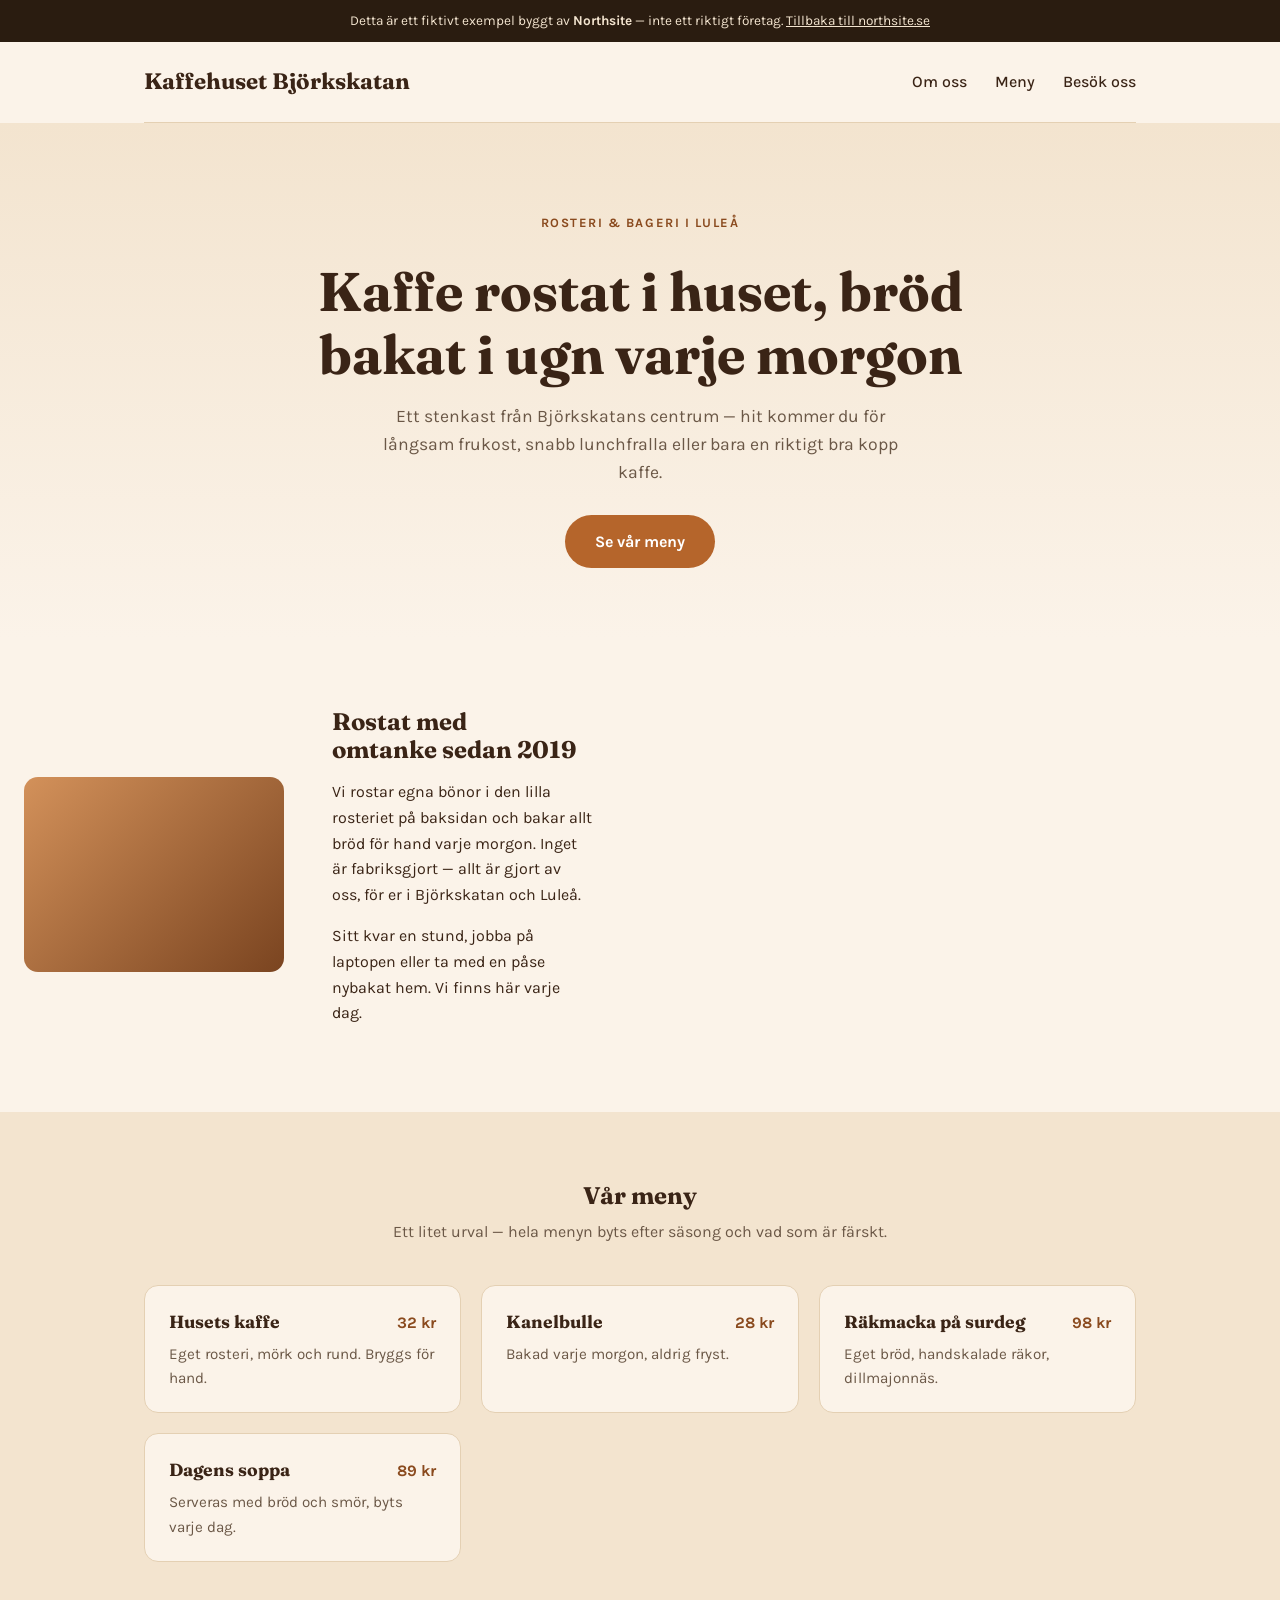
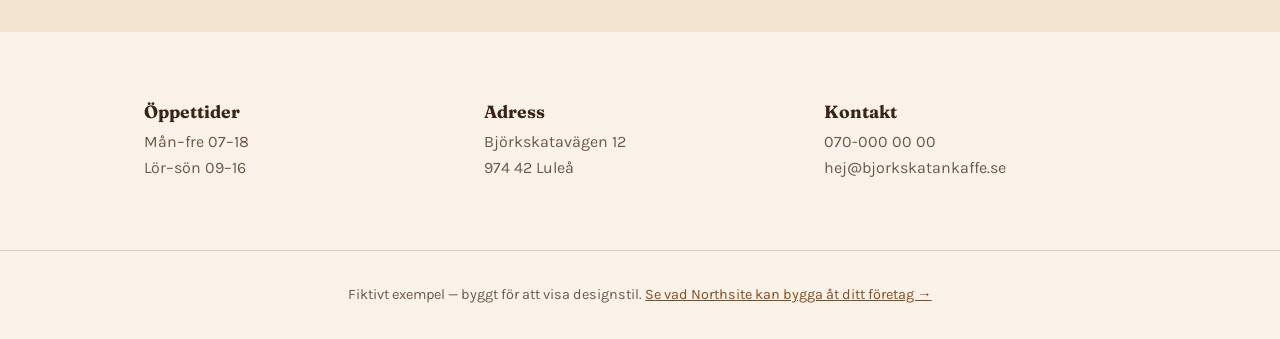
==== examples/cafe.html @ 1bb9425c "Add fictional example sites to showcase design range Adds an "Exempel" section to the main page link" ====
<!DOCTYPE html>
<html lang="sv">
<head>
  <meta charset="UTF-8">
  <meta name="viewport" content="width=device-width, initial-scale=1.0">
  <title>Kaffehuset Björkskatan — exempel byggt av Northsite</title>
  <meta name="robots" content="noindex, nofollow">
  <link rel="preconnect" href="https://fonts.googleapis.com">
  <link rel="preconnect" href="https://fonts.gstatic.com" crossorigin>
  <link href="https://fonts.googleapis.com/css2?family=Fraunces:opsz,wght@9..144,500;9..144,700&family=Karla:wght@400;500;700&display=swap" rel="stylesheet">
  <style>
    :root {
      --bg: #fbf3e9;
      --bg-alt: #f3e4cf;
      --ink: #3a2416;
      --ink-muted: #6b5847;
      --border: #e4d0b3;
      --accent: #b5652b;
      --accent-dark: #8a4a1e;
      --radius: 14px;
    }
    * { box-sizing: border-box; }
    body {
      margin: 0;
      background: var(--bg);
      color: var(--ink);
      font-family: 'Karla', -apple-system, sans-serif;
      line-height: 1.6;
    }
    h1, h2, h3 { font-family: 'Fraunces', Georgia, serif; font-weight: 700; line-height: 1.15; margin: 0 0 0.4em; text-wrap: balance; }
    .container { max-width: 1040px; margin: 0 auto; padding: 0 24px; }
    a { color: var(--accent-dark); }

    .demo-banner {
      background: #2a1c10;
      color: #f3e4cf;
      text-align: center;
      font-size: 0.85rem;
      padding: 10px 16px;
    }
    .demo-banner a { color: #f3e4cf; text-decoration: underline; }

    header {
      display: flex;
      align-items: center;
      justify-content: space-between;
      padding: 22px 0;
      border-bottom: 1px solid var(--border);
    }
    .brand { font-family: 'Fraunces', serif; font-weight: 700; font-size: 1.4rem; }
    nav a { margin-left: 24px; color: var(--ink); text-decoration: none; font-weight: 500; }
    nav a:hover { color: var(--accent-dark); }

    .hero {
      padding: 90px 0 70px;
      background: linear-gradient(180deg, var(--bg-alt), var(--bg));
      text-align: center;
    }
    .hero .eyebrow { text-transform: uppercase; letter-spacing: 0.12em; color: var(--accent-dark); font-weight: 700; font-size: 0.8rem; }
    .hero h1 { font-size: clamp(2.2rem, 5vw, 3.4rem); max-width: 760px; margin: 12px auto 16px; }
    .hero p { max-width: 560px; margin: 0 auto 28px; color: var(--ink-muted); font-size: 1.1rem; }
    .btn {
      display: inline-block;
      background: var(--accent);
      color: #fff;
      padding: 14px 30px;
      border-radius: 999px;
      text-decoration: none;
      font-weight: 700;
    }
    .btn:hover { background: var(--accent-dark); }

    section { padding: 70px 0; }
    .about { display: grid; grid-template-columns: 1fr 1fr; gap: 48px; align-items: center; }
    .about-art {
      aspect-ratio: 4/3;
      border-radius: var(--radius);
      background: linear-gradient(135deg, #d3915a, #7a4420);
    }

    .menu { background: var(--bg-alt); }
    .menu h2 { text-align: center; }
    .menu-lead { text-align: center; color: var(--ink-muted); max-width: 520px; margin: 0 auto 40px; }
    .menu-grid { display: grid; grid-template-columns: repeat(auto-fit, minmax(240px, 1fr)); gap: 20px; }
    .menu-item {
      background: var(--bg);
      border: 1px solid var(--border);
      border-radius: var(--radius);
      padding: 22px 24px;
    }
    .menu-item .row { display: flex; justify-content: space-between; align-items: baseline; gap: 12px; }
    .menu-item .row strong { font-family: 'Fraunces', serif; font-size: 1.1rem; }
    .menu-item .price { color: var(--accent-dark); font-weight: 700; white-space: nowrap; }
    .menu-item p { margin: 6px 0 0; color: var(--ink-muted); font-size: 0.95rem; }

    .info { display: grid; grid-template-columns: repeat(auto-fit, minmax(220px, 1fr)); gap: 28px; }
    .info-card h3 { font-size: 1.1rem; }
    .info-card p { color: var(--ink-muted); margin: 0; }

    footer {
      border-top: 1px solid var(--border);
      padding: 32px 0;
      text-align: center;
      color: var(--ink-muted);
      font-size: 0.9rem;
    }
    footer a { color: var(--accent-dark); }
  </style>
</head>
<body>

  <div class="demo-banner">
    Detta är ett fiktivt exempel byggt av <strong>Northsite</strong> — inte ett riktigt företag.
    <a href="../index.html">Tillbaka till northsite.se</a>
  </div>

  <div class="container">
    <header>
      <div class="brand">Kaffehuset Björkskatan</div>
      <nav>
        <a href="#om">Om oss</a>
        <a href="#meny">Meny</a>
        <a href="#besok">Besök oss</a>
      </nav>
    </header>
  </div>

  <section class="hero">
    <div class="container">
      <p class="eyebrow">Rosteri & bageri i Luleå</p>
      <h1>Kaffe rostat i huset, bröd bakat i ugn varje morgon</h1>
      <p>Ett stenkast från Björkskatans centrum — hit kommer du för långsam frukost, snabb lunchfralla eller bara en riktigt bra kopp kaffe.</p>
      <a class="btn" href="#meny">Se vår meny</a>
    </div>
  </section>

  <section class="about" id="om">
    <div class="container about">
      <div class="about-art" aria-hidden="true"></div>
      <div>
        <h2>Rostat med omtanke sedan 2019</h2>
        <p>Vi rostar egna bönor i den lilla rosteriet på baksidan och bakar allt bröd för hand varje morgon. Inget är fabriksgjort — allt är gjort av oss, för er i Björkskatan och Luleå.</p>
        <p>Sitt kvar en stund, jobba på laptopen eller ta med en påse nybakat hem. Vi finns här varje dag.</p>
      </div>
    </div>
  </section>

  <section class="menu" id="meny">
    <div class="container">
      <h2>Vår meny</h2>
      <p class="menu-lead">Ett litet urval — hela menyn byts efter säsong och vad som är färskt.</p>
      <div class="menu-grid">
        <div class="menu-item">
          <div class="row"><strong>Husets kaffe</strong><span class="price">32 kr</span></div>
          <p>Eget rosteri, mörk och rund. Bryggs för hand.</p>
        </div>
        <div class="menu-item">
          <div class="row"><strong>Kanelbulle</strong><span class="price">28 kr</span></div>
          <p>Bakad varje morgon, aldrig fryst.</p>
        </div>
        <div class="menu-item">
          <div class="row"><strong>Räkmacka på surdeg</strong><span class="price">98 kr</span></div>
          <p>Eget bröd, handskalade räkor, dillmajonnäs.</p>
        </div>
        <div class="menu-item">
          <div class="row"><strong>Dagens soppa</strong><span class="price">89 kr</span></div>
          <p>Serveras med bröd och smör, byts varje dag.</p>
        </div>
      </div>
    </div>
  </section>

  <section id="besok">
    <div class="container info">
      <div class="info-card">
        <h3>Öppettider</h3>
        <p>Mån–fre 07–18<br>Lör–sön 09–16</p>
      </div>
      <div class="info-card">
        <h3>Adress</h3>
        <p>Björkskatavägen 12<br>974 42 Luleå</p>
      </div>
      <div class="info-card">
        <h3>Kontakt</h3>
        <p>070-000 00 00<br>hej@bjorkskatankaffe.se</p>
      </div>
    </div>
  </section>

  <footer>
    <div class="container">
      Fiktivt exempel — byggt för att visa designstil. <a href="../index.html">Se vad Northsite kan bygga åt ditt företag →</a>
    </div>
  </footer>

</body>
</html>
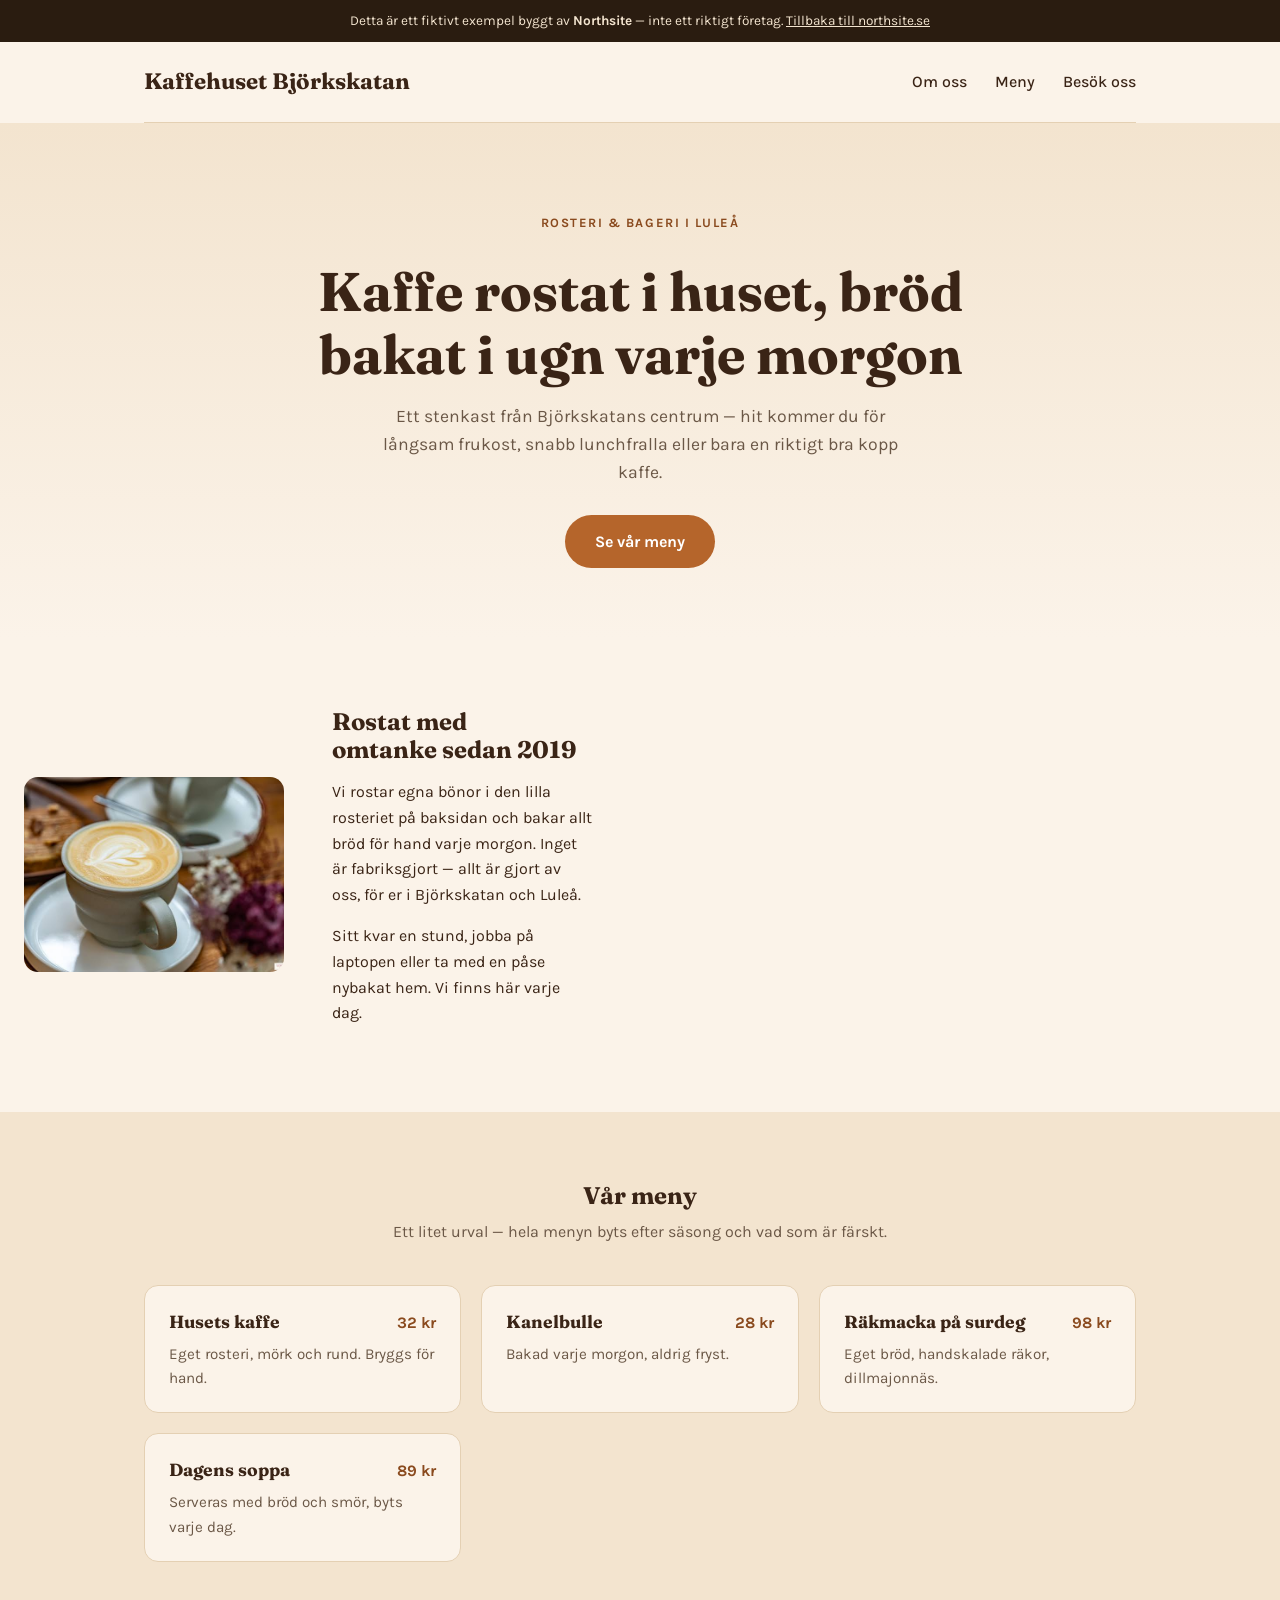
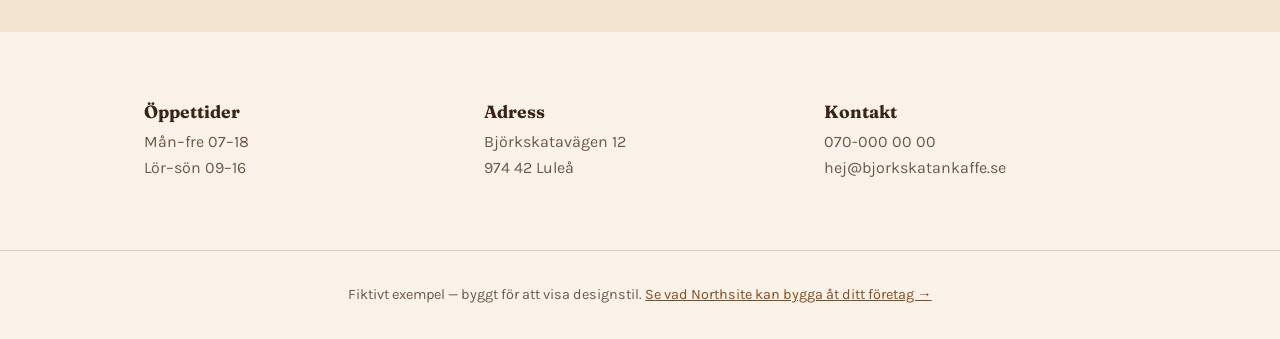
==== commit f6b7f0c0: "Add real photos to example sites Replaces the CSS gradient placeholders in the café, hantverkare, an" ====
--- a/examples/cafe.html
+++ b/examples/cafe.html
@@ -75,7 +75,10 @@
     .about-art {
       aspect-ratio: 4/3;
       border-radius: var(--radius);
-      background: linear-gradient(135deg, #d3915a, #7a4420);
+      background: linear-gradient(135deg, #d3915a, #7a4420) center/cover;
+      background-image: url('assets/cafe-om.jpg');
+      background-size: cover;
+      background-position: center;
     }
 
     .menu { background: var(--bg-alt); }
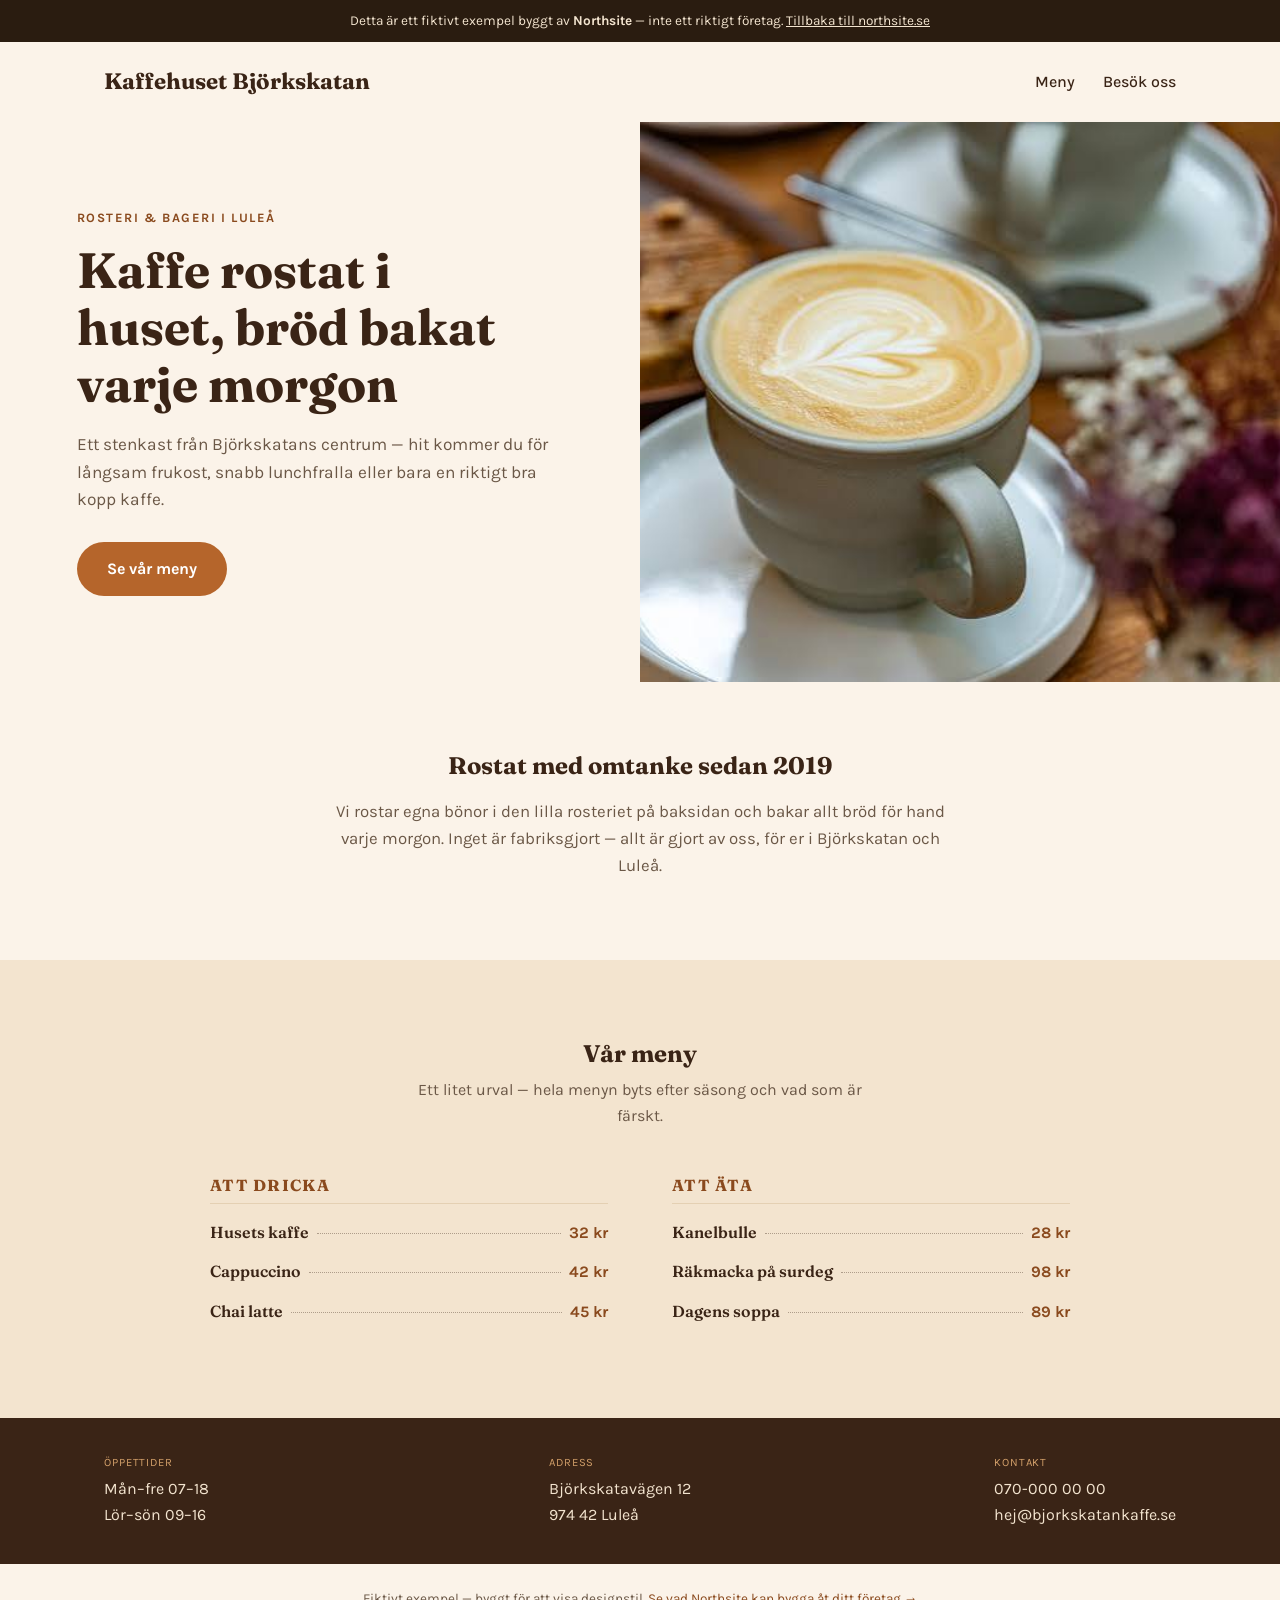
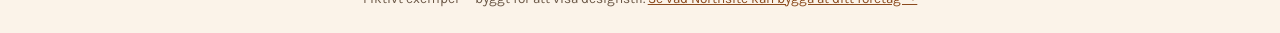
==== commit ba08968b: "Give each example site a distinct layout, add freelance positioning The three example sites shared t" ====
--- a/examples/cafe.html
+++ b/examples/cafe.html
@@ -28,7 +28,7 @@
       line-height: 1.6;
     }
     h1, h2, h3 { font-family: 'Fraunces', Georgia, serif; font-weight: 700; line-height: 1.15; margin: 0 0 0.4em; text-wrap: balance; }
-    .container { max-width: 1040px; margin: 0 auto; padding: 0 24px; }
+    .container { max-width: 1120px; margin: 0 auto; padding: 0 24px; }
     a { color: var(--accent-dark); }
 
     .demo-banner {
@@ -44,21 +44,36 @@
       display: flex;
       align-items: center;
       justify-content: space-between;
-      padding: 22px 0;
-      border-bottom: 1px solid var(--border);
+      padding: 22px 24px;
+      max-width: 1120px;
+      margin: 0 auto;
     }
     .brand { font-family: 'Fraunces', serif; font-weight: 700; font-size: 1.4rem; }
     nav a { margin-left: 24px; color: var(--ink); text-decoration: none; font-weight: 500; }
     nav a:hover { color: var(--accent-dark); }
 
+    /* Split hero */
     .hero {
-      padding: 90px 0 70px;
-      background: linear-gradient(180deg, var(--bg-alt), var(--bg));
-      text-align: center;
-    }
-    .hero .eyebrow { text-transform: uppercase; letter-spacing: 0.12em; color: var(--accent-dark); font-weight: 700; font-size: 0.8rem; }
-    .hero h1 { font-size: clamp(2.2rem, 5vw, 3.4rem); max-width: 760px; margin: 12px auto 16px; }
-    .hero p { max-width: 560px; margin: 0 auto 28px; color: var(--ink-muted); font-size: 1.1rem; }
+      display: grid;
+      grid-template-columns: 1fr 1fr;
+      align-items: stretch;
+      min-height: 560px;
+    }
+    .hero-text {
+      display: flex;
+      flex-direction: column;
+      justify-content: center;
+      padding: 40px min(6vw, 80px);
+    }
+    .hero .eyebrow { text-transform: uppercase; letter-spacing: 0.12em; color: var(--accent-dark); font-weight: 700; font-size: 0.8rem; margin-bottom: 14px; }
+    .hero h1 { font-size: clamp(2rem, 4vw, 3.1rem); margin-bottom: 18px; }
+    .hero p { max-width: 480px; color: var(--ink-muted); font-size: 1.08rem; margin: 0 0 28px; }
+    .hero-photo {
+      background-image: url('assets/cafe-om.jpg');
+      background-size: cover;
+      background-position: center;
+      min-height: 320px;
+    }
     .btn {
       display: inline-block;
       background: var(--accent);
@@ -67,47 +82,80 @@
       border-radius: 999px;
       text-decoration: none;
       font-weight: 700;
+      align-self: flex-start;
     }
     .btn:hover { background: var(--accent-dark); }
 
-    section { padding: 70px 0; }
-    .about { display: grid; grid-template-columns: 1fr 1fr; gap: 48px; align-items: center; }
-    .about-art {
-      aspect-ratio: 4/3;
-      border-radius: var(--radius);
-      background: linear-gradient(135deg, #d3915a, #7a4420) center/cover;
-      background-image: url('assets/cafe-om.jpg');
-      background-size: cover;
-      background-position: center;
-    }
-
-    .menu { background: var(--bg-alt); }
-    .menu h2 { text-align: center; }
-    .menu-lead { text-align: center; color: var(--ink-muted); max-width: 520px; margin: 0 auto 40px; }
-    .menu-grid { display: grid; grid-template-columns: repeat(auto-fit, minmax(240px, 1fr)); gap: 20px; }
-    .menu-item {
-      background: var(--bg);
-      border: 1px solid var(--border);
-      border-radius: var(--radius);
-      padding: 22px 24px;
-    }
-    .menu-item .row { display: flex; justify-content: space-between; align-items: baseline; gap: 12px; }
-    .menu-item .row strong { font-family: 'Fraunces', serif; font-size: 1.1rem; }
-    .menu-item .price { color: var(--accent-dark); font-weight: 700; white-space: nowrap; }
-    .menu-item p { margin: 6px 0 0; color: var(--ink-muted); font-size: 0.95rem; }
-
-    .info { display: grid; grid-template-columns: repeat(auto-fit, minmax(220px, 1fr)); gap: 28px; }
-    .info-card h3 { font-size: 1.1rem; }
-    .info-card p { color: var(--ink-muted); margin: 0; }
+    /* Menu as a real list */
+    .meny {
+      background: var(--bg-alt);
+      padding: 80px 0;
+    }
+    .meny-head { text-align: center; margin-bottom: 48px; }
+    .meny-head p { color: var(--ink-muted); max-width: 480px; margin: 8px auto 0; }
+    .meny-columns {
+      display: grid;
+      grid-template-columns: 1fr 1fr;
+      gap: 0 64px;
+      max-width: 860px;
+      margin: 0 auto;
+    }
+    .meny-group h3 {
+      font-size: 1rem;
+      text-transform: uppercase;
+      letter-spacing: 0.08em;
+      color: var(--accent-dark);
+      border-bottom: 1px solid var(--border);
+      padding-bottom: 8px;
+      margin-bottom: 16px;
+    }
+    .meny-row {
+      display: flex;
+      align-items: baseline;
+      gap: 8px;
+      margin-bottom: 14px;
+    }
+    .meny-row .name { font-family: 'Fraunces', serif; font-weight: 600; white-space: nowrap; }
+    .meny-row .dots { flex: 1; border-bottom: 1px dotted var(--ink-muted); opacity: 0.5; transform: translateY(-4px); }
+    .meny-row .price { font-weight: 700; color: var(--accent-dark); white-space: nowrap; }
+    .meny-row .desc { display: block; font-size: 0.85rem; color: var(--ink-muted); margin-top: 2px; }
+
+    /* About strip */
+    .om {
+      padding: 70px 0;
+      text-align: center;
+    }
+    .om p { max-width: 620px; margin: 0 auto 0.6em; color: var(--ink-muted); font-size: 1.05rem; }
+    .om h2 { max-width: 620px; margin: 0 auto 20px; }
+
+    /* Info bar */
+    .info-bar {
+      background: var(--ink);
+      color: #f3e4cf;
+    }
+    .info-bar .container {
+      display: flex;
+      flex-wrap: wrap;
+      justify-content: space-between;
+      gap: 24px;
+      padding: 36px 24px;
+    }
+    .info-bar .item { min-width: 160px; }
+    .info-bar .label { text-transform: uppercase; letter-spacing: 0.08em; font-size: 0.7rem; color: #d3a06a; margin-bottom: 4px; }
 
     footer {
-      border-top: 1px solid var(--border);
-      padding: 32px 0;
+      padding: 24px;
       text-align: center;
       color: var(--ink-muted);
-      font-size: 0.9rem;
+      font-size: 0.85rem;
     }
     footer a { color: var(--accent-dark); }
+
+    @media (max-width: 760px) {
+      .hero { grid-template-columns: 1fr; min-height: auto; }
+      .hero-photo { min-height: 260px; order: -1; }
+      .meny-columns { grid-template-columns: 1fr; }
+    }
   </style>
 </head>
 <body>
@@ -117,83 +165,97 @@
     <a href="../index.html">Tillbaka till northsite.se</a>
   </div>
 
-  <div class="container">
-    <header>
-      <div class="brand">Kaffehuset Björkskatan</div>
-      <nav>
-        <a href="#om">Om oss</a>
-        <a href="#meny">Meny</a>
-        <a href="#besok">Besök oss</a>
-      </nav>
-    </header>
-  </div>
+  <header>
+    <div class="brand">Kaffehuset Björkskatan</div>
+    <nav>
+      <a href="#meny">Meny</a>
+      <a href="#besok">Besök oss</a>
+    </nav>
+  </header>
 
   <section class="hero">
-    <div class="container">
+    <div class="hero-text">
       <p class="eyebrow">Rosteri & bageri i Luleå</p>
-      <h1>Kaffe rostat i huset, bröd bakat i ugn varje morgon</h1>
+      <h1>Kaffe rostat i huset, bröd bakat varje morgon</h1>
       <p>Ett stenkast från Björkskatans centrum — hit kommer du för långsam frukost, snabb lunchfralla eller bara en riktigt bra kopp kaffe.</p>
       <a class="btn" href="#meny">Se vår meny</a>
     </div>
-  </section>
-
-  <section class="about" id="om">
-    <div class="container about">
-      <div class="about-art" aria-hidden="true"></div>
-      <div>
-        <h2>Rostat med omtanke sedan 2019</h2>
-        <p>Vi rostar egna bönor i den lilla rosteriet på baksidan och bakar allt bröd för hand varje morgon. Inget är fabriksgjort — allt är gjort av oss, för er i Björkskatan och Luleå.</p>
-        <p>Sitt kvar en stund, jobba på laptopen eller ta med en påse nybakat hem. Vi finns här varje dag.</p>
-      </div>
-    </div>
-  </section>
-
-  <section class="menu" id="meny">
+    <div class="hero-photo" aria-hidden="true"></div>
+  </section>
+
+  <section class="om">
     <div class="container">
-      <h2>Vår meny</h2>
-      <p class="menu-lead">Ett litet urval — hela menyn byts efter säsong och vad som är färskt.</p>
-      <div class="menu-grid">
-        <div class="menu-item">
-          <div class="row"><strong>Husets kaffe</strong><span class="price">32 kr</span></div>
-          <p>Eget rosteri, mörk och rund. Bryggs för hand.</p>
+      <h2>Rostat med omtanke sedan 2019</h2>
+      <p>Vi rostar egna bönor i den lilla rosteriet på baksidan och bakar allt bröd för hand varje morgon. Inget är fabriksgjort — allt är gjort av oss, för er i Björkskatan och Luleå.</p>
+    </div>
+  </section>
+
+  <section class="meny" id="meny">
+    <div class="container">
+      <div class="meny-head">
+        <h2>Vår meny</h2>
+        <p>Ett litet urval — hela menyn byts efter säsong och vad som är färskt.</p>
+      </div>
+      <div class="meny-columns">
+        <div class="meny-group">
+          <h3>Att dricka</h3>
+          <div class="meny-row">
+            <span class="name">Husets kaffe</span>
+            <span class="dots"></span>
+            <span class="price">32 kr</span>
+          </div>
+          <div class="meny-row">
+            <span class="name">Cappuccino</span>
+            <span class="dots"></span>
+            <span class="price">42 kr</span>
+          </div>
+          <div class="meny-row">
+            <span class="name">Chai latte</span>
+            <span class="dots"></span>
+            <span class="price">45 kr</span>
+          </div>
         </div>
-        <div class="menu-item">
-          <div class="row"><strong>Kanelbulle</strong><span class="price">28 kr</span></div>
-          <p>Bakad varje morgon, aldrig fryst.</p>
+        <div class="meny-group">
+          <h3>Att äta</h3>
+          <div class="meny-row">
+            <span class="name">Kanelbulle</span>
+            <span class="dots"></span>
+            <span class="price">28 kr</span>
+          </div>
+          <div class="meny-row">
+            <span class="name">Räkmacka på surdeg</span>
+            <span class="dots"></span>
+            <span class="price">98 kr</span>
+          </div>
+          <div class="meny-row">
+            <span class="name">Dagens soppa</span>
+            <span class="dots"></span>
+            <span class="price">89 kr</span>
+          </div>
         </div>
-        <div class="menu-item">
-          <div class="row"><strong>Räkmacka på surdeg</strong><span class="price">98 kr</span></div>
-          <p>Eget bröd, handskalade räkor, dillmajonnäs.</p>
-        </div>
-        <div class="menu-item">
-          <div class="row"><strong>Dagens soppa</strong><span class="price">89 kr</span></div>
-          <p>Serveras med bröd och smör, byts varje dag.</p>
-        </div>
-      </div>
-    </div>
-  </section>
-
-  <section id="besok">
-    <div class="container info">
-      <div class="info-card">
-        <h3>Öppettider</h3>
-        <p>Mån–fre 07–18<br>Lör–sön 09–16</p>
-      </div>
-      <div class="info-card">
-        <h3>Adress</h3>
-        <p>Björkskatavägen 12<br>974 42 Luleå</p>
-      </div>
-      <div class="info-card">
-        <h3>Kontakt</h3>
-        <p>070-000 00 00<br>hej@bjorkskatankaffe.se</p>
+      </div>
+    </div>
+  </section>
+
+  <section class="info-bar" id="besok">
+    <div class="container">
+      <div class="item">
+        <div class="label">Öppettider</div>
+        Mån–fre 07–18<br>Lör–sön 09–16
+      </div>
+      <div class="item">
+        <div class="label">Adress</div>
+        Björkskatavägen 12<br>974 42 Luleå
+      </div>
+      <div class="item">
+        <div class="label">Kontakt</div>
+        070-000 00 00<br>hej@bjorkskatankaffe.se
       </div>
     </div>
   </section>
 
   <footer>
-    <div class="container">
-      Fiktivt exempel — byggt för att visa designstil. <a href="../index.html">Se vad Northsite kan bygga åt ditt företag →</a>
-    </div>
+    Fiktivt exempel — byggt för att visa designstil. <a href="../index.html">Se vad Northsite kan bygga åt ditt företag →</a>
   </footer>
 
 </body>
